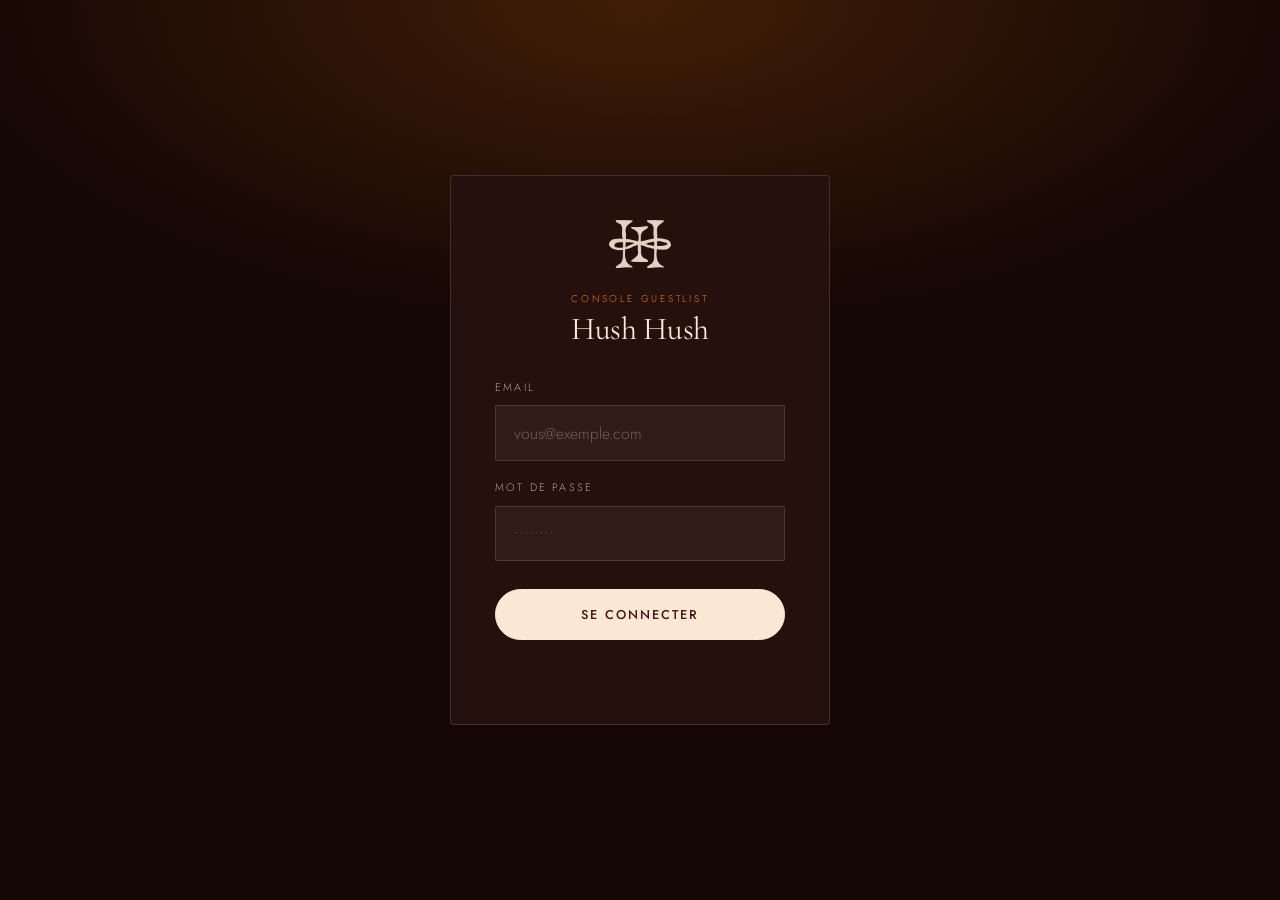
==== admin.html @ 19c0062b "Corrige la page blanche de la console Les deux sections démarraient masquées : la moindre erreur JS " ====
<!DOCTYPE html>
<html lang="fr">
<head>
<meta charset="utf-8">
<meta name="viewport" content="width=device-width, initial-scale=1, viewport-fit=cover">
<title>Hush Hush — Console guestlist</title>
<!-- page de gestion : jamais indexée, jamais partagée -->
<meta name="robots" content="noindex, nofollow">
<meta name="theme-color" content="#150705">
<link rel="icon" href="assets/favicon.png" type="image/png">

<link rel="preconnect" href="https://fonts.googleapis.com">
<link rel="preconnect" href="https://fonts.gstatic.com" crossorigin>
<link href="https://fonts.googleapis.com/css2?family=Cormorant+Garamond:ital,wght@0,300;0,400;0,500;1,400&family=Jost:wght@200;300;400;500;600&display=swap" rel="stylesheet">
<link rel="stylesheet" href="styles.css?v=202608080202">
<link rel="stylesheet" href="admin.css?v=202608080202">
</head>
<body class="admin">

<!-- ────────── CONNEXION ──────────
     Volontairement PAS `hidden` : c'est l'écran par défaut. Si le JS
     échoue pour une raison quelconque, on voit au moins le formulaire
     plutôt qu'une page blanche. C'est le JS qui le masque une fois la
     console prête. -->
<section class="connexion" id="connexion">
  <form class="connexion__box" id="form-connexion" novalidate>
    <img class="connexion__logo" src="assets/mark-cream.png" alt="" width="90" height="69">
    <p class="connexion__label">Console guestlist</p>
    <h1 class="connexion__titre">Hush&nbsp;Hush</h1>

    <div class="field">
      <label for="email">Email</label>
      <input type="email" id="email" name="email" autocomplete="email" required placeholder="vous@exemple.com">
    </div>

    <div class="field">
      <label for="motdepasse">Mot de passe</label>
      <input type="password" id="motdepasse" name="motdepasse" autocomplete="current-password" required placeholder="••••••••">
    </div>

    <button class="btn connexion__btn" type="submit">Se connecter</button>
    <p class="form__status" id="connexion-status" role="status" aria-live="polite"></p>
  </form>
</section>

<!-- ────────── CONSOLE ────────── -->
<div class="console" id="console" hidden>

  <header class="console__nav">
    <div class="console__nav-inner">
      <div class="console__brand">
        <img src="assets/mark-cream.png" alt="" width="40" height="31">
        <span>Console guestlist</span>
      </div>
      <div class="console__actions">
        <span class="console__moi" id="console-moi"></span>
        <button class="btn btn--ghost btn--sm" type="button" id="rafraichir">Rafraîchir</button>
        <button class="btn btn--ghost btn--sm" type="button" id="deconnexion">Quitter</button>
      </div>
    </div>
  </header>

  <main class="console__corps">

    <p class="console__etat" id="console-etat" role="status" aria-live="polite" hidden></p>

    <!-- chiffres du haut -->
    <section class="stats" id="stats" aria-label="Chiffres clés"></section>

    <!-- répartition par soirée -->
    <section class="bloc">
      <div class="bloc__tete">
        <h2>Par soirée</h2>
      </div>
      <div class="parsoiree" id="parsoiree"></div>
    </section>

    <!-- liste détaillée -->
    <section class="bloc">
      <div class="bloc__tete">
        <h2>Les inscrits</h2>
        <div class="bloc__outils">
          <label class="filtre">
            <span class="sr-only">Filtrer par soirée</span>
            <select id="filtre-soiree"><option value="">Toutes les soirées</option></select>
          </label>
          <input class="recherche" type="search" id="recherche" placeholder="Chercher un nom…" aria-label="Chercher un nom">
          <label class="bascule">
            <input type="checkbox" id="filtre-restants">
            <span>Reste à faire entrer</span>
          </label>
          <button class="btn btn--ghost btn--sm" type="button" id="export">Export CSV</button>
        </div>
      </div>

      <div class="tableau-enveloppe">
        <table class="tableau" id="tableau">
          <thead>
            <tr>
              <th scope="col" class="col-arrive">Entrée</th>
              <th scope="col">Nom</th>
              <th scope="col">Contact</th>
              <th scope="col">Pers.</th>
              <th scope="col">Soirée</th>
              <th scope="col">Reçue le</th>
              <th scope="col"><span class="sr-only">Actions</span></th>
            </tr>
          </thead>
          <tbody id="tableau-corps"></tbody>
        </table>
      </div>

      <p class="vide" id="vide" hidden>Aucune demande pour l'instant.</p>
    </section>

  </main>
</div>

<script src="config.js?v=202608080202"></script>
<script src="admin.js?v=202608080202"></script>
</body>
</html>
---- styles.css ----
/* ══════════════════════════════════════════════════════════
   Hush Hush — Guestlist & soirées
   Palette issue de l'identité : brun profond, crème, orange
   Site volontairement minimal : uniquement le club — les soirées,
   la guestlist pour entrer, et les tables VIP en niche.
   ══════════════════════════════════════════════════════════ */

:root {
  --noir:        #150705;
  --brun-fonce:  #24100D;
  --brun:        #4E1518;
  --brun-clair:  #6E2420;
  --creme:       #F8E8D4;
  --creme-doux:  #E7CFB4;
  --orange:      #F0790C;
  --orange-vif:  #FF9124;
  --or:          #E9A24B;

  --texte:       var(--creme);
  --texte-doux:  rgba(248, 232, 212, .66);
  --ligne:       rgba(248, 232, 212, .14);

  --serif: "Cormorant Garamond", "Iowan Old Style", Georgia, serif;
  --sans:  "Jost", "Avenir Next", -apple-system, BlinkMacSystemFont, "Segoe UI", sans-serif;

  --wrap: 1180px;
  --pad:  clamp(1.25rem, 5vw, 3.5rem);
  --r:    2px;

  --ease: cubic-bezier(.22, .61, .36, 1);
}

*, *::before, *::after { box-sizing: border-box; }

html {
  scroll-behavior: smooth;
  scroll-padding-top: 5rem;
  -webkit-text-size-adjust: 100%;
}

body {
  margin: 0;
  background: var(--noir);
  color: var(--texte);
  font-family: var(--sans);
  font-weight: 300;
  font-size: clamp(1rem, .96rem + .2vw, 1.075rem);
  line-height: 1.72;
  overflow-x: hidden;
  -webkit-font-smoothing: antialiased;
}

/* grain léger sur toute la page */
body::after {
  content: "";
  position: fixed;
  inset: 0;
  z-index: 9999;
  pointer-events: none;
  opacity: .05;
  mix-blend-mode: overlay;
  background-image: url("data:image/svg+xml,%3Csvg xmlns='http://www.w3.org/2000/svg' width='200' height='200'%3E%3Cfilter id='n'%3E%3CfeTurbulence type='fractalNoise' baseFrequency='.85' numOctaves='3'/%3E%3C/filter%3E%3Crect width='200' height='200' filter='url(%23n)'/%3E%3C/svg%3E");
}

img { max-width: 100%; height: auto; display: block; }

a { color: inherit; text-decoration: none; }

::selection { background: var(--orange); color: var(--noir); }

.skip {
  position: absolute; left: -9999px;
  background: var(--creme); color: var(--noir);
  padding: .75rem 1.25rem; z-index: 10000;
}
.skip:focus { left: 1rem; top: 1rem; }

:focus-visible {
  outline: 2px solid var(--orange-vif);
  outline-offset: 3px;
}

.wrap {
  width: 100%;
  max-width: var(--wrap);
  margin-inline: auto;
  padding-inline: var(--pad);
}

/* ─────────── Typographie ─────────── */

h1, h2, h3 {
  font-family: var(--serif);
  font-weight: 400;
  line-height: 1.06;
  letter-spacing: -.01em;
  margin: 0;
}

h2 {
  font-size: clamp(2.4rem, 1.4rem + 4.2vw, 4.4rem);
}

h2 em, h1 em {
  font-style: italic;
  color: var(--or);
}

h3 {
  font-size: clamp(1.6rem, 1.3rem + 1.2vw, 2.2rem);
}

.eyebrow {
  font-family: var(--sans);
  font-size: .72rem;
  font-weight: 400;
  letter-spacing: .34em;
  text-transform: uppercase;
  color: var(--orange);
  margin: 0 0 1.1rem;
}

.lead {
  font-size: clamp(1.08rem, 1rem + .45vw, 1.3rem);
  color: var(--creme-doux);
  line-height: 1.68;
}

.head { margin-bottom: clamp(2.5rem, 5vw, 4rem); max-width: 46ch; }
.head .lead { margin-top: 1.5rem; }

.note {
  font-size: .85rem;
  color: var(--texte-doux);
  letter-spacing: .02em;
}

/* ─────────── Boutons ─────────── */

.btn {
  display: inline-flex;
  align-items: center;
  justify-content: center;
  gap: .5rem;
  padding: .95rem 1.9rem;
  border: 1px solid var(--creme);
  border-radius: 100px;
  background: var(--creme);
  color: var(--brun);
  font-family: var(--sans);
  font-size: .8rem;
  font-weight: 500;
  letter-spacing: .16em;
  text-transform: uppercase;
  cursor: pointer;
  transition: background .4s var(--ease), color .4s var(--ease),
              border-color .4s var(--ease), transform .3s var(--ease);
}
.btn:hover {
  background: var(--orange);
  border-color: var(--orange);
  color: var(--noir);
  transform: translateY(-2px);
}

.btn--ghost {
  background: transparent;
  color: var(--creme);
  border-color: var(--ligne);
}
.btn--ghost:hover {
  background: transparent;
  border-color: var(--creme);
  color: var(--creme);
}

.btn--sm { padding: .6rem 1.25rem; font-size: .7rem; }

/* ─────────── Navigation ─────────── */

.nav {
  position: fixed;
  inset: 0 0 auto;
  z-index: 900;
  transition: background .45s var(--ease), backdrop-filter .45s var(--ease),
              border-color .45s var(--ease);
  border-bottom: 1px solid transparent;
}

.nav.is-stuck {
  background: rgba(21, 7, 5, .82);
  backdrop-filter: blur(16px) saturate(1.4);
  -webkit-backdrop-filter: blur(16px) saturate(1.4);
  border-bottom-color: var(--ligne);
}

.nav__inner {
  max-width: var(--wrap);
  margin-inline: auto;
  padding: 1.05rem var(--pad);
  display: flex;
  align-items: center;
  justify-content: space-between;
  gap: 2rem;
}

.nav__brand {
  position: relative;
  z-index: 2; /* reste au-dessus du panneau mobile */
  display: flex;
  align-items: center;
  gap: .7rem;
  font-family: var(--serif);
  font-size: 1.3rem;
  letter-spacing: .01em;
}
.nav__brand img { width: 40px; height: auto; }

.nav__links {
  display: flex;
  align-items: center;
  gap: 2.1rem;
}

.nav__links a:not(.btn) {
  font-size: .78rem;
  font-weight: 300;
  letter-spacing: .13em;
  text-transform: uppercase;
  color: var(--texte-doux);
  position: relative;
  padding-block: .2rem;
  transition: color .3s var(--ease);
}
.nav__links a:not(.btn)::after {
  content: "";
  position: absolute;
  left: 0; bottom: 0;
  width: 100%; height: 1px;
  background: var(--orange);
  transform: scaleX(0);
  transform-origin: right;
  transition: transform .4s var(--ease);
}
.nav__links a:not(.btn):hover { color: var(--creme); }
.nav__links a:not(.btn):hover::after { transform: scaleX(1); transform-origin: left; }

.burger {
  display: none;
  width: 44px; height: 44px;
  border: 0; background: none; padding: 0;
  cursor: pointer;
  position: relative;
  z-index: 2;
}
.burger span {
  position: absolute;
  left: 11px;
  width: 22px; height: 1px;
  background: var(--creme);
  transition: transform .4s var(--ease), opacity .3s var(--ease);
}
.burger span:nth-child(1) { top: 19px; }
.burger span:nth-child(2) { top: 25px; }
.burger[aria-expanded="true"] span:nth-child(1) { transform: translateY(3px) rotate(45deg); }
.burger[aria-expanded="true"] span:nth-child(2) { transform: translateY(-3px) rotate(-45deg); }

/* ─────────── Hero ─────────── */

.hero {
  position: relative;
  min-height: 100svh;
  display: grid;
  place-items: center;
  text-align: center;
  padding: 6.5rem var(--pad) 4.5rem;
  overflow: hidden;
  isolation: isolate;
}

/* reprise du dégradé de la marque : panache orange sur crème */
.hero__glow {
  position: absolute;
  inset: 0;
  z-index: -1;
  background:
    radial-gradient(58% 42% at 50% 40%,  rgba(255, 186, 106, .42) 0%, rgba(255, 186, 106, 0) 70%),
    radial-gradient(85% 55% at 18% -6%,  rgba(255, 158, 48, .75) 0%, rgba(255, 158, 48, 0) 64%),
    radial-gradient(75% 55% at 88% 6%,   rgba(243, 120, 10, .68) 0%, rgba(243, 120, 10, 0) 62%),
    linear-gradient(176deg, #EE7409 0%, #D45710 30%, #7E240F 62%, #2E100C 85%, var(--noir) 100%);
  animation: drift 26s var(--ease) infinite alternate;
}

@keyframes drift {
  from { transform: scale(1)    translate3d(0, 0, 0); }
  to   { transform: scale(1.09) translate3d(-1.5%, 1.5%, 0); }
}

.hero__inner {
  position: relative;
  max-width: 780px;
}

.hero .eyebrow { color: var(--creme); opacity: .85; }

/* ══════ Monogramme ══════
   Le PNG du monogramme sert de MASQUE : ce qu'on peint dessous
   n'apparaît qu'à l'intérieur du trait. Une lumière chaude le
   traverse lentement — c'est tout. Aucun relief, aucune ombre portée. */

.mark {
  position: relative;
  width: min(190px, 40vw);
  aspect-ratio: 400 / 308;
  margin: 0 auto .5rem;
  animation: markIn 1.4s var(--ease) .15s both;
}

.mark__fill,
.mark__shine {
  position: absolute;
  inset: 0;
  -webkit-mask: url("assets/mark-cream.png") center / contain no-repeat;
  mask: url("assets/mark-cream.png") center / contain no-repeat;
}

/* base très légèrement en retrait : c'est ce qui rend le passage lisible */
.mark__fill { background: rgba(245, 229, 209, .88); }

.mark__shine {
  background: linear-gradient(
    100deg,
    transparent 34%,
    rgba(255, 249, 238, .4) 43%,
    #FFFDF7 50%,
    rgba(255, 249, 238, .4) 57%,
    transparent 66%
  );
  background-size: 260% 100%;
  background-repeat: no-repeat;
  animation: markShine 7s var(--ease) 1.2s infinite;
}

@keyframes markIn {
  from { opacity: 0; transform: translateY(14px); filter: blur(6px); }
  to   { opacity: 1; transform: none;             filter: blur(0); }
}

/* la lumière traverse, puis longue pause avant le passage suivant */
@keyframes markShine {
  0%        { background-position: 175% 0; }
  20%, 100% { background-position: -75% 0; }
}

.hero__wordmark {
  width: min(320px, 62vw);
  margin: 0 auto clamp(1.25rem, 2.5vw, 1.9rem);
  animation: markIn 1.4s var(--ease) .3s both;
}

/* petit bandeau « Club », repris du coin des affiches */
.hero__club {
  margin: 0 0 1.1rem;
  font-size: .64rem;
  font-weight: 500;
  letter-spacing: .38em;
  text-transform: uppercase;
  color: var(--creme);
}
.hero__club::before,
.hero__club::after {
  content: "";
  display: inline-block;
  width: 1.8rem;
  height: 1px;
  background: rgba(248, 232, 212, .45);
  vertical-align: .28em;
  margin-inline: .9rem;
}

/* le renvoi VIP, discret mais présent dès le premier écran */
.hero__vip {
  margin: 1.5rem 0 0;
  font-size: .78rem;
  letter-spacing: .04em;
  color: rgba(248, 232, 212, .68);
}
.hero__vip a {
  color: var(--creme);
  border-bottom: 1px solid rgba(248, 232, 212, .45);
  padding-bottom: .1rem;
  white-space: nowrap;
  transition: border-color .3s var(--ease);
}
.hero__vip a:hover { border-bottom-color: var(--creme); }

.hero__tag {
  font-family: var(--serif);
  font-size: clamp(1.15rem, .98rem + .7vw, 1.5rem);
  line-height: 1.5;
  color: var(--creme);
  margin: 0 auto;
  max-width: 44ch;
  text-shadow: 0 2px 24px rgba(21, 7, 5, .35);
}
.hero__tag em { font-style: italic; color: #FFE0B8; }

.hero__cta {
  display: flex;
  flex-wrap: wrap;
  gap: .9rem;
  justify-content: center;
  margin-top: clamp(1.75rem, 3vw, 2.25rem);
}

.hero__where {
  margin-top: clamp(1.75rem, 3.5vw, 2.5rem);
  font-size: .74rem;
  letter-spacing: .2em;
  text-transform: uppercase;
  color: rgba(248, 232, 212, .72);
  display: flex;
  flex-wrap: wrap;
  gap: .6rem;
  justify-content: center;
}
.hero__where .dot { color: var(--or); }

.hero__scroll {
  position: absolute;
  bottom: 2rem;
  left: 50%;
  translate: -50% 0;
  width: 1px; height: 54px;
  background: rgba(248, 232, 212, .28);
  overflow: hidden;
}
.hero__scroll span {
  position: absolute;
  inset: 0;
  background: var(--creme);
  animation: scrollLine 2.4s var(--ease) infinite;
}
@keyframes scrollLine {
  0%   { transform: translateY(-100%); }
  50%  { transform: translateY(0); }
  100% { transform: translateY(100%); }
}

/* ─────────── Marquee ─────────── */

.marquee {
  background: var(--creme);
  color: var(--brun);
  padding: .85rem 0;
  overflow: hidden;
  white-space: nowrap;
}
.marquee__track {
  display: inline-flex;
  align-items: center;
  gap: 2.5rem;
  animation: slide 38s linear infinite;
  will-change: transform;
}
.marquee span {
  font-family: var(--serif);
  font-size: 1.35rem;
  font-style: italic;
}
.marquee i { color: var(--orange); font-style: normal; font-size: .7rem; }
@keyframes slide {
  to { transform: translateX(-50%); }
}

/* ─────────── Sections ─────────── */

.section {
  padding-block: clamp(5rem, 11vw, 9.5rem);
  position: relative;
}

/* ─────────── Programmation ─────────── */

.soiree {
  background:
    radial-gradient(90% 60% at 90% 0%, rgba(110, 36, 32, .5) 0%, rgba(110, 36, 32, 0) 60%),
    var(--brun-fonce);
  border-bottom: 1px solid var(--ligne);
}

.agenda {
  list-style: none;
  margin: 0;
  padding: 0;
  display: grid;
  grid-template-columns: repeat(auto-fit, minmax(min(100%, 17rem), 1fr));
  gap: clamp(2rem, 4vw, 3rem);
}

.event {
  display: flex;
  flex-direction: column;
  transition: opacity .5s var(--ease);
}

.event__poster {
  position: relative;
  margin: 0 0 1.4rem;
  overflow: hidden;
  border-radius: var(--r);
}
.event__poster img {
  width: 100%;
  display: block;
  transition: transform .8s var(--ease);
}
.event:hover .event__poster img { transform: scale(1.035); }
.event__poster::after {
  content: "";
  position: absolute;
  inset: 0;
  border: 1px solid rgba(248, 232, 212, .16);
  border-radius: var(--r);
  pointer-events: none;
}

/* colonne étirable : c'est ce qui permet au bouton de se caler en bas */
.event__body {
  display: flex;
  flex-direction: column;
  flex: 1;
}

.event__meta {
  display: flex;
  flex-wrap: wrap;
  align-items: center;
  gap: .6rem .9rem;
  margin: 0 0 .8rem;
}
.event__kind {
  font-size: .62rem;
  letter-spacing: .22em;
  text-transform: uppercase;
  color: var(--orange);
  border: 1px solid rgba(240, 121, 12, .4);
  border-radius: 100px;
  padding: .2rem .7rem;
}
.event__when {
  font-size: .74rem;
  letter-spacing: .16em;
  text-transform: uppercase;
  color: var(--creme);
}
.event__when i { font-style: normal; font-size: .7em; vertical-align: .45em; }
.event__when sup { font-size: .6em; }

.event h3 { margin: 0 0 .6rem; }
.event h3 .amp { font-style: italic; color: var(--or); }

.event__line {
  margin: 0 0 1.4rem;
  color: var(--texte-doux);
  font-size: .95rem;
  line-height: 1.6;
}

/* bouton pleine largeur, aligné en bas de carte quel que soit le texte
   au-dessus : les trois cartes gardent la même ligne de base */
.event__cta {
  margin-top: auto;
  width: 100%;
  padding: .85rem 1.25rem;
  border: 1px solid rgba(248, 232, 212, .28);
  border-radius: 100px;
  background: transparent;
  color: var(--creme);
  font-family: var(--sans);
  font-size: .72rem;
  font-weight: 500;
  letter-spacing: .18em;
  text-transform: uppercase;
  cursor: pointer;
  transition: background .35s var(--ease), color .35s var(--ease),
              border-color .35s var(--ease);
}
.event__cta:hover {
  background: var(--creme);
  border-color: var(--creme);
  color: var(--brun);
}

/* posé par le JS : soirée déjà passée.
   Sélecteur volontairement plus fort que .reveal.is-in, sinon
   l'apparition au scroll remet l'opacité à 1. */
.agenda .event.is-passe { opacity: .45; }
.agenda .event.is-passe:hover { opacity: .8; }

/* posé par le JS : prochaine date, remontée en tête de grille */
.event.is-prochain { order: -1; }
.event.is-prochain .event__kind {
  background: var(--orange);
  border-color: var(--orange);
  color: var(--noir);
}

/* ─────────── Infos ─────────── */

.infos { background: var(--noir); }

.infos__grid {
  display: grid;
  grid-template-columns: minmax(0, 1fr) minmax(0, .85fr);
  gap: clamp(2.5rem, 6vw, 4.5rem);
  align-items: start;
}

.infos__list { margin: 0; }
.infos__list > div {
  padding: 1.5rem 0;
  border-bottom: 1px solid var(--ligne);
  display: grid;
  grid-template-columns: 8.5rem minmax(0, 1fr);
  gap: 1.5rem;
}
.infos__list > div:first-child { border-top: 1px solid var(--ligne); }
dt {
  font-size: .7rem;
  letter-spacing: .2em;
  text-transform: uppercase;
  color: var(--orange);
  padding-top: .35rem;
}
dd {
  margin: 0;
  font-family: var(--serif);
  font-size: 1.3rem;
  line-height: 1.5;
  color: var(--creme);
}
dd em { font-family: var(--sans); font-size: .78rem; letter-spacing: .12em; text-transform: uppercase; color: var(--texte-doux); font-style: normal; }
dd a { border-bottom: 1px solid var(--ligne); transition: border-color .3s var(--ease); }
dd a:hover { border-bottom-color: var(--orange); }

.metro {
  display: inline-grid;
  place-items: center;
  width: 1.5em; height: 1.5em;
  border-radius: 50%;
  background: var(--orange);
  color: var(--noir);
  font-family: var(--sans);
  font-size: .68em;
  font-weight: 500;
  vertical-align: .1em;
}

.map {
  display: block;
  border: 1px solid var(--ligne);
  background:
    radial-gradient(100% 80% at 50% 0%, rgba(240, 121, 12, .22) 0%, rgba(240, 121, 12, 0) 70%),
    var(--brun-fonce);
  transition: border-color .4s var(--ease), transform .4s var(--ease);
}
.map:hover { border-color: rgba(248, 232, 212, .4); transform: translateY(-3px); }
.map__inner {
  padding: clamp(2.5rem, 5vw, 3.5rem) 2rem;
  text-align: center;
}
.map__inner img { width: 72px; margin: 0 auto 1.5rem; opacity: .9; }
.map__inner p { margin: 0 0 1.5rem; color: var(--creme-doux); line-height: 1.6; }
.map__inner strong { color: var(--creme); font-weight: 400; font-family: var(--serif); font-size: 1.25rem; }
.map__cta {
  font-size: .72rem;
  letter-spacing: .18em;
  text-transform: uppercase;
  color: var(--orange);
}

/* ── Les niches VIP : traitement plus riche que le reste de la page,
   c'est l'offre haut de gamme du club. Aucun formulaire, un seul numéro. ── */
.vip {
  margin-top: clamp(3rem, 6vw, 4.5rem);
  padding: clamp(2rem, 4vw, 3rem) clamp(1.75rem, 4vw, 3rem);
  border: 1px solid rgba(233, 162, 75, .35);
  border-radius: 4px;
  background:
    radial-gradient(120% 130% at 0% 0%, rgba(233, 162, 75, .16) 0%, rgba(233, 162, 75, 0) 55%),
    radial-gradient(100% 120% at 100% 100%, rgba(240, 121, 12, .12) 0%, rgba(240, 121, 12, 0) 60%),
    var(--brun-fonce);
  display: flex;
  flex-wrap: wrap;
  align-items: center;
  justify-content: space-between;
  gap: 1.75rem 2.5rem;
}
.vip__text { flex: 1 1 20rem; }
.vip__label {
  margin: 0 0 .6rem;
  font-size: .64rem;
  letter-spacing: .28em;
  text-transform: uppercase;
  color: var(--or);
}
.vip h3 {
  font-size: clamp(1.6rem, 1.3rem + 1vw, 2.1rem);
  margin-bottom: .7rem;
}
.vip__text p:last-child {
  margin: 0;
  color: var(--texte-doux);
  max-width: 38ch;
}

.vip__phone {
  flex: 0 0 auto;
  text-align: center;
  padding: 1rem 2rem;
  border: 1px solid var(--or);
  border-radius: 100px;
  color: var(--creme);
  transition: background .35s var(--ease), color .35s var(--ease),
              transform .35s var(--ease);
}
.vip__phone:hover {
  background: var(--or);
  color: var(--noir);
  transform: translateY(-2px);
}
.vip__phone-label {
  display: block;
  font-size: .6rem;
  letter-spacing: .22em;
  text-transform: uppercase;
  opacity: .75;
}
.vip__phone-number {
  display: block;
  font-family: var(--serif);
  font-size: 1.5rem;
  margin-top: .2rem;
  white-space: nowrap;
}

/* ─────────── Fenêtre guestlist ─────────── */

.modale {
  width: min(420px, calc(100vw - 2rem));
  padding: 0;
  border: 0;
  background: transparent;
  color: var(--texte);
  overflow: visible;
}
.modale::backdrop {
  background: rgba(12, 4, 3, .78);
  backdrop-filter: blur(6px);
  -webkit-backdrop-filter: blur(6px);
}

.modale__box {
  position: relative;
  padding: clamp(1.75rem, 5vw, 2.5rem);
  border: 1px solid var(--ligne);
  border-radius: 4px;
  background:
    radial-gradient(120% 80% at 50% 0%, rgba(240, 121, 12, .16) 0%, rgba(240, 121, 12, 0) 60%),
    var(--brun-fonce);
  box-shadow: 0 40px 90px -30px rgba(0, 0, 0, .85);
}

.modale[open] .modale__box { animation: modaleIn .35s var(--ease) both; }
@keyframes modaleIn {
  from { opacity: 0; transform: translateY(14px) scale(.985); }
  to   { opacity: 1; transform: none; }
}

.modale__fermer {
  position: absolute;
  top: .5rem; right: .5rem;
  width: 40px; height: 40px;
  border: 0;
  background: none;
  color: var(--texte-doux);
  font-size: 1.6rem;
  line-height: 1;
  cursor: pointer;
  transition: color .3s var(--ease);
}
.modale__fermer:hover { color: var(--creme); }

.modale__label {
  margin: 0 0 .5rem;
  font-size: .62rem;
  letter-spacing: .28em;
  text-transform: uppercase;
  color: var(--orange);
}
.modale__titre {
  font-size: clamp(1.7rem, 1.4rem + 1.4vw, 2.2rem);
  margin: 0 0 .35rem;
}
.modale__titre .amp { font-style: italic; color: var(--or); }
.modale__quand {
  margin: 0 0 1.75rem;
  font-size: .74rem;
  letter-spacing: .14em;
  text-transform: uppercase;
  color: var(--creme-doux);
}

.modale__champs { display: grid; gap: 1.1rem; }

.modale__envoyer { width: 100%; margin-top: 1.5rem; }

.modale__note {
  margin: 1.25rem 0 0;
  font-size: .72rem;
  line-height: 1.6;
  color: rgba(248, 232, 212, .5);
  text-align: center;
}
.modale__note a { color: var(--creme-doux); white-space: nowrap; border-bottom: 1px solid var(--ligne); }

/* état de confirmation : on éteint le formulaire, le message reste */
.modale.is-ok .modale__champs,
.modale.is-ok .modale__envoyer,
.modale.is-ok .modale__note { display: none; }
.modale.is-ok .form__status { text-align: center; font-size: 1rem; }

.field { display: flex; flex-direction: column; gap: .55rem; }

label {
  font-size: .68rem;
  letter-spacing: .2em;
  text-transform: uppercase;
  color: var(--texte-doux);
}
label .opt { text-transform: none; letter-spacing: .04em; opacity: .7; }

input, select {
  width: 100%;
  padding: .95rem 1.1rem;
  background: rgba(248, 232, 212, .05);
  border: 1px solid var(--ligne);
  border-radius: var(--r);
  color: var(--creme);
  font-family: var(--sans);
  font-size: .98rem;
  font-weight: 300;
  transition: border-color .3s var(--ease), background .3s var(--ease);
}
input::placeholder { color: rgba(248, 232, 212, .34); }
input:focus, select:focus {
  outline: none;
  border-color: var(--orange);
  background: rgba(248, 232, 212, .08);
}
input:user-invalid { border-color: #C4574B; }

select {
  appearance: none;
  background-image: url("data:image/svg+xml,%3Csvg xmlns='http://www.w3.org/2000/svg' width='12' height='8' viewBox='0 0 12 8'%3E%3Cpath d='M1 1l5 5 5-5' stroke='%23E7CFB4' stroke-width='1.4' fill='none'/%3E%3C/svg%3E");
  background-repeat: no-repeat;
  background-position: right 1.1rem center;
  padding-right: 2.75rem;
}
select option { background: var(--brun-fonce); color: var(--creme); }

.form__status {
  grid-column: 1 / -1;
  margin: 0;
  min-height: 1.5rem;
  font-size: .88rem;
  color: var(--or);
}
.form__status.is-error { color: #E8897C; }

/* ─────────── Footer ─────────── */

.footer {
  background: var(--noir);
  border-top: 1px solid var(--ligne);
  padding-block: clamp(3.5rem, 7vw, 5.5rem);
  text-align: center;
}
.footer__logo { width: 190px; margin: 0 auto 2rem; opacity: .92; }
.footer__line {
  font-family: var(--serif);
  font-size: 1.15rem;
  font-style: italic;
  color: var(--creme-doux);
  margin: 0 0 2rem;
}
.footer__nav {
  display: flex;
  flex-wrap: wrap;
  gap: 2rem;
  justify-content: center;
  margin-bottom: 2.5rem;
}
.footer__nav a {
  font-size: .74rem;
  letter-spacing: .18em;
  text-transform: uppercase;
  color: var(--texte-doux);
  transition: color .3s var(--ease);
}
.footer__nav a:hover { color: var(--orange); }
.footer__legal {
  margin: 0;
  font-size: .7rem;
  letter-spacing: .06em;
  color: rgba(248, 232, 212, .34);
  max-width: 50ch;
  margin-inline: auto;
  line-height: 1.7;
}

/* ─────────── Apparition au scroll ─────────── */

.reveal {
  opacity: 0;
  transform: translateY(26px);
  transition: opacity .9s var(--ease), transform .9s var(--ease);
}
.reveal.is-in { opacity: 1; transform: none; }

/* ─────────── Responsive ─────────── */

@media (max-width: 940px) {
  .infos__grid { grid-template-columns: minmax(0, 1fr); }
  .head { max-width: none; }
}

@media (max-width: 780px) {
  .burger { display: block; }

  .nav.is-open { background: var(--noir); }

  .nav__links {
    position: fixed;
    inset: 0 0 auto;
    padding: 5.5rem var(--pad) 2.5rem;
    flex-direction: column;
    align-items: flex-start;
    gap: 1.5rem;
    background: var(--noir);
    border-bottom: 1px solid var(--ligne);
    transform: translateY(-100%);
    visibility: hidden;
    transition: transform .5s var(--ease), visibility .5s;
  }
  .nav__links.is-open { transform: none; visibility: visible; }

  /* on fige la page derrière le menu ouvert */
  body.menu-ouvert { overflow: hidden; }
  .nav__links a:not(.btn) { font-size: 1.05rem; letter-spacing: .1em; }
  .nav__links .btn { margin-top: .5rem; }

  .infos__list > div { grid-template-columns: minmax(0, 1fr); gap: .5rem; }

  .vip { flex-direction: column; align-items: flex-start; }
  /* en colonne, la base de 20rem porterait sur la HAUTEUR et creuserait
     un grand vide sous le texte */
  .vip__text { flex: 0 1 auto; }
  .vip__phone { align-self: stretch; }
}

/* ── Téléphone : on desserre le hero et on empile proprement ── */
@media (max-width: 560px) {
  .hero { padding: 5.5rem var(--pad) 3.5rem; }

  .mark { width: min(146px, 36vw); }
  .hero__wordmark { width: min(248px, 60vw); }

  .hero__tag { font-size: 1.02rem; line-height: 1.55; }

  .hero__cta { width: 100%; gap: .7rem; }
  .hero__cta .btn {
    width: 100%;
    max-width: 21rem;
    padding: .85rem 1.5rem;
  }

  /* le point séparateur n'a plus de sens une fois les lignes empilées */
  .hero__where { flex-direction: column; gap: .4rem; font-size: .67rem; }
  .hero__where .dot { display: none; }

  .hero__scroll { display: none; }

  .btn { font-size: .72rem; letter-spacing: .13em; }
  .eyebrow { letter-spacing: .26em; }
}

@media (max-width: 460px) {
  .footer__nav { gap: 1.25rem; }
}

/* ─────────── Accessibilité mouvement ─────────── */

@media (prefers-reduced-motion: reduce) {
  html { scroll-behavior: auto; }
  *, *::before, *::after {
    animation-duration: .001ms !important;
    animation-iteration-count: 1 !important;
    transition-duration: .001ms !important;
  }
  .reveal { opacity: 1; transform: none; }
}

/* ─────────── Impression ─────────── */

@media print {
  .nav, .hero__scroll, .marquee, .modale, body::after { display: none; }
  body { background: #fff; color: #000; }
}
---- admin.css ----
/* ══════════════════════════════════════════════════════════
   Hush Hush — console guestlist (page privée)
   Reprend les variables de styles.css, mais en version outil :
   plus dense, plus sobre, aucune animation décorative.
   ══════════════════════════════════════════════════════════ */

.admin {
  background: var(--noir);
  min-height: 100svh;
}
.admin::after { display: none; } /* pas de grain sur un écran de travail */

.sr-only {
  position: absolute;
  width: 1px; height: 1px;
  padding: 0; margin: -1px;
  overflow: hidden;
  clip: rect(0 0 0 0);
  white-space: nowrap;
}

/* ─────────── Connexion ─────────── */

.connexion {
  min-height: 100svh;
  display: grid;
  place-items: center;
  padding: 2rem var(--pad);
  background:
    radial-gradient(90% 60% at 50% 0%, rgba(240, 121, 12, .2) 0%, rgba(240, 121, 12, 0) 60%),
    var(--noir);
}

.connexion__box {
  width: min(380px, 100%);
  text-align: center;
  padding: clamp(2rem, 5vw, 2.75rem);
  border: 1px solid var(--ligne);
  border-radius: 4px;
  background: var(--brun-fonce);
}
.connexion__logo { width: 62px; margin: 0 auto 1.4rem; opacity: .9; }
.connexion__label {
  margin: 0 0 .3rem;
  font-size: .62rem;
  letter-spacing: .28em;
  text-transform: uppercase;
  color: var(--orange);
}
.connexion__titre {
  font-family: var(--serif);
  font-weight: 400;
  font-size: 2rem;
  margin: 0 0 2rem;
}
.connexion__box .field { text-align: left; margin-bottom: 1.1rem; }
.connexion__btn { width: 100%; margin-top: .6rem; }
.connexion .form__status { text-align: center; margin-top: 1rem; }

/* ─────────── Barre du haut ─────────── */

.console__nav {
  position: sticky;
  top: 0;
  z-index: 10;
  background: rgba(21, 7, 5, .92);
  backdrop-filter: blur(14px);
  -webkit-backdrop-filter: blur(14px);
  border-bottom: 1px solid var(--ligne);
}
.console__nav-inner {
  max-width: 1240px;
  margin-inline: auto;
  padding: .9rem var(--pad);
  display: flex;
  align-items: center;
  justify-content: space-between;
  gap: 1rem 1.5rem;
  flex-wrap: wrap;
}
.console__brand {
  display: flex;
  align-items: center;
  gap: .7rem;
  font-size: .74rem;
  letter-spacing: .18em;
  text-transform: uppercase;
  color: var(--creme);
}
.console__brand img { width: 32px; }
.console__actions { display: flex; align-items: center; gap: .6rem; flex-wrap: wrap; }
.console__moi {
  font-size: .72rem;
  color: var(--texte-doux);
  margin-right: .4rem;
}

.console__corps {
  max-width: 1240px;
  margin-inline: auto;
  padding: clamp(2rem, 4vw, 3rem) var(--pad) 5rem;
}

.console__etat {
  margin: 0 0 1.5rem;
  padding: .85rem 1.15rem;
  border: 1px solid var(--ligne);
  border-left: 2px solid var(--orange);
  border-radius: 3px;
  background: var(--brun-fonce);
  color: var(--creme-doux);
  font-size: .88rem;
}

/* le message de connexion peut contenir une requête SQL à recopier */
.connexion .form__status {
  word-break: break-word;
  line-height: 1.6;
  user-select: text;
}

/* ─────────── Chiffres ─────────── */

.stats {
  display: grid;
  grid-template-columns: repeat(auto-fit, minmax(min(100%, 11rem), 1fr));
  gap: 1px;
  background: var(--ligne);
  border: 1px solid var(--ligne);
  margin-bottom: clamp(2.5rem, 5vw, 3.5rem);
}
.stat {
  background: var(--brun-fonce);
  padding: clamp(1.4rem, 3vw, 1.9rem) 1.25rem;
  text-align: center;
}
.stat b {
  display: block;
  font-family: var(--serif);
  font-size: clamp(2.2rem, 1.8rem + 1.6vw, 3rem);
  font-weight: 300;
  line-height: 1;
  color: var(--or);
}
.stat span {
  display: block;
  margin-top: .5rem;
  font-size: .66rem;
  letter-spacing: .18em;
  text-transform: uppercase;
  color: var(--texte-doux);
}

/* ─────────── Blocs ─────────── */

.bloc { margin-bottom: clamp(2.5rem, 5vw, 3.5rem); }
.bloc__tete {
  display: flex;
  align-items: center;
  justify-content: space-between;
  flex-wrap: wrap;
  gap: 1rem;
  margin-bottom: 1.25rem;
}
.bloc__tete h2 {
  font-family: var(--serif);
  font-weight: 400;
  font-size: 1.6rem;
  margin: 0;
}
.bloc__outils { display: flex; flex-wrap: wrap; gap: .6rem; align-items: center; }

.filtre select,
.recherche {
  padding: .6rem .9rem;
  font-size: .85rem;
  background: rgba(248, 232, 212, .05);
  border: 1px solid var(--ligne);
  border-radius: 100px;
  color: var(--creme);
  font-family: var(--sans);
  font-weight: 300;
}
.filtre select { padding-right: 2.4rem; }
.recherche { min-width: 12rem; }
.filtre select:focus, .recherche:focus {
  outline: none;
  border-color: var(--orange);
}

/* ─────────── Répartition par soirée ─────────── */

.parsoiree { display: grid; gap: .75rem; }
.ligne-soiree {
  display: grid;
  grid-template-columns: minmax(0, 1fr) auto;
  align-items: center;
  gap: .5rem 1.25rem;
  padding: .9rem 1.15rem;
  border: 1px solid var(--ligne);
  border-radius: 3px;
  background: var(--brun-fonce);
}
.ligne-soiree__nom { font-family: var(--serif); font-size: 1.15rem; }
.ligne-soiree__chiffres {
  font-size: .74rem;
  letter-spacing: .1em;
  text-transform: uppercase;
  color: var(--texte-doux);
  white-space: nowrap;
}
.ligne-soiree__chiffres b { color: var(--or); font-weight: 500; }
.ligne-soiree__barre {
  grid-column: 1 / -1;
  height: 3px;
  background: rgba(248, 232, 212, .1);
  border-radius: 2px;
  overflow: hidden;
}
.ligne-soiree__barre i {
  display: block;
  height: 100%;
  background: var(--orange);
}

/* ─────────── Tableau ─────────── */

.tableau-enveloppe {
  overflow-x: auto;
  border: 1px solid var(--ligne);
  border-radius: 3px;
}
.tableau {
  width: 100%;
  border-collapse: collapse;
  font-size: .9rem;
  min-width: 44rem;
}
.tableau th {
  text-align: left;
  font-size: .64rem;
  font-weight: 500;
  letter-spacing: .2em;
  text-transform: uppercase;
  color: var(--texte-doux);
  padding: .9rem 1rem;
  background: rgba(248, 232, 212, .04);
  border-bottom: 1px solid var(--ligne);
  white-space: nowrap;
}
.tableau td {
  padding: .9rem 1rem;
  border-bottom: 1px solid rgba(248, 232, 212, .07);
  vertical-align: middle;
}
.tableau tbody tr:last-child td { border-bottom: 0; }
.tableau tbody tr:hover { background: rgba(248, 232, 212, .03); }
.tableau .col-nom { font-family: var(--serif); font-size: 1.1rem; }
.tableau .col-contact a { color: var(--creme-doux); border-bottom: 1px solid var(--ligne); }
.tableau .col-contact a:hover { border-bottom-color: var(--orange); }
.tableau .col-pers { text-align: center; color: var(--or); }
.tableau .col-soiree { color: var(--texte-doux); font-size: .82rem; }
.tableau .col-date { color: var(--texte-doux); font-size: .8rem; white-space: nowrap; }

/* ─────────── Pointage à l'entrée ───────────
   Cible large et case bien visible : ça se coche d'un pouce, dans le
   noir, sur un téléphone, pendant que la file avance. */

.tableau .col-arrive { width: 4.5rem; text-align: center; }

.pointage {
  display: inline-grid;
  place-items: center;
  padding: .35rem;      /* agrandit la zone cliquable sans grossir la case */
  cursor: pointer;
}
.pointage input {
  position: absolute;
  opacity: 0;
  width: 0; height: 0;
}
.pointage span {
  display: block;
  width: 22px; height: 22px;
  border: 1px solid rgba(248, 232, 212, .35);
  border-radius: 4px;
  transition: background .2s var(--ease), border-color .2s var(--ease);
}
.pointage span::after {
  content: "";
  display: block;
  width: 5px; height: 10px;
  margin: 3px auto 0;
  border: solid var(--noir);
  border-width: 0 2px 2px 0;
  transform: rotate(45deg) scale(0);
  transition: transform .2s var(--ease);
}
.pointage input:checked + span {
  background: var(--orange);
  border-color: var(--orange);
}
.pointage input:checked + span::after { transform: rotate(45deg) scale(1); }
.pointage input:focus-visible + span {
  outline: 2px solid var(--orange-vif);
  outline-offset: 2px;
}

/* une ligne pointée s'efface visuellement : il reste ceux à faire entrer */
.tableau tr.est-arrive .col-nom,
.tableau tr.est-arrive .col-contact,
.tableau tr.est-arrive .col-soiree,
.tableau tr.est-arrive .col-date { opacity: .45; }
.tableau tr.est-arrive .col-pers { color: var(--texte-doux); }

/* interrupteur « reste à faire entrer » */
.bascule {
  display: inline-flex;
  align-items: center;
  gap: .5rem;
  padding: .55rem .95rem;
  border: 1px solid var(--ligne);
  border-radius: 100px;
  font-size: .74rem;
  letter-spacing: .1em;
  text-transform: uppercase;
  color: var(--texte-doux);
  cursor: pointer;
  transition: border-color .3s var(--ease), color .3s var(--ease);
}
.bascule:hover { border-color: rgba(248, 232, 212, .3); }
.bascule input { accent-color: var(--orange); cursor: pointer; }
.bascule:has(input:checked) { border-color: var(--orange); color: var(--creme); }

.supprimer {
  border: 0;
  background: none;
  color: rgba(248, 232, 212, .35);
  font-size: 1.1rem;
  line-height: 1;
  padding: .3rem .5rem;
  cursor: pointer;
  transition: color .3s var(--ease);
}
.supprimer:hover { color: #E8897C; }

.vide {
  margin: 2rem 0 0;
  text-align: center;
  color: var(--texte-doux);
  font-size: .9rem;
}

@media (max-width: 620px) {
  .bloc__tete { align-items: flex-start; }
  .bloc__outils { width: 100%; }
  .recherche { flex: 1; min-width: 0; }
}
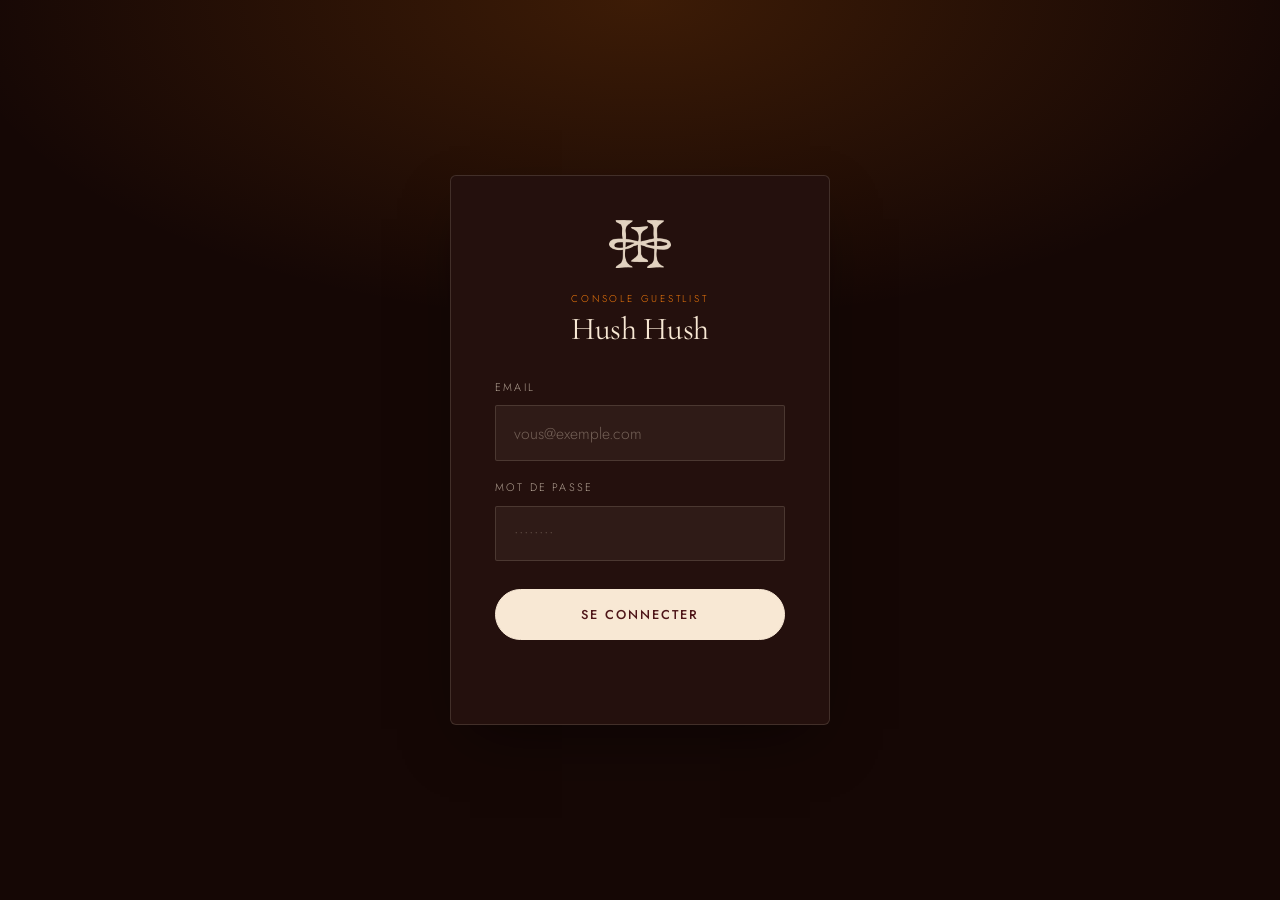
==== commit 2371282c: "Retire l'encadré d'explication, redesigne la console, refait le stepper - retire l'encadré « admis d" ====
--- a/admin.html
+++ b/admin.html
@@ -12,8 +12,8 @@
 <link rel="preconnect" href="https://fonts.googleapis.com">
 <link rel="preconnect" href="https://fonts.gstatic.com" crossorigin>
 <link href="https://fonts.googleapis.com/css2?family=Cormorant+Garamond:ital,wght@0,300;0,400;0,500;1,400&family=Jost:wght@200;300;400;500;600&display=swap" rel="stylesheet">
-<link rel="stylesheet" href="styles.css?v=202608080202">
-<link rel="stylesheet" href="admin.css?v=202608080202">
+<link rel="stylesheet" href="styles.css?v=202608101459">
+<link rel="stylesheet" href="admin.css?v=202608101459">
 </head>
 <body class="admin">
 
@@ -40,6 +40,12 @@
 
     <button class="btn connexion__btn" type="submit">Se connecter</button>
     <p class="form__status" id="connexion-status" role="status" aria-live="polite"></p>
+
+    <!-- Rempli par le script en ligne ci-dessous UNIQUEMENT si admin.js
+         n'a pas démarré. Sans ce garde-fou, le bouton ne serait relié à
+         rien et la page se contenterait de se recharger à l'identique —
+         impossible à comprendre pour l'utilisateur. -->
+    <p class="panne" id="panne" hidden></p>
   </form>
 </section>
 
@@ -64,13 +70,16 @@
 
     <p class="console__etat" id="console-etat" role="status" aria-live="polite" hidden></p>
 
-    <!-- chiffres du haut -->
+    <!-- Le chiffre que la soirée regarde en premier. Un seul par écran. -->
+    <section class="tete" id="tete" aria-label="Total attendu"></section>
+
+    <!-- chiffres d'appui -->
     <section class="stats" id="stats" aria-label="Chiffres clés"></section>
 
     <!-- répartition par soirée -->
     <section class="bloc">
       <div class="bloc__tete">
-        <h2>Par soirée</h2>
+        <h2>Répartition par soirée</h2>
       </div>
       <div class="parsoiree" id="parsoiree"></div>
     </section>
@@ -85,10 +94,6 @@
             <select id="filtre-soiree"><option value="">Toutes les soirées</option></select>
           </label>
           <input class="recherche" type="search" id="recherche" placeholder="Chercher un nom…" aria-label="Chercher un nom">
-          <label class="bascule">
-            <input type="checkbox" id="filtre-restants">
-            <span>Reste à faire entrer</span>
-          </label>
           <button class="btn btn--ghost btn--sm" type="button" id="export">Export CSV</button>
         </div>
       </div>
@@ -97,12 +102,11 @@
         <table class="tableau" id="tableau">
           <thead>
             <tr>
-              <th scope="col" class="col-arrive">Entrée</th>
               <th scope="col">Nom</th>
               <th scope="col">Contact</th>
               <th scope="col">Pers.</th>
               <th scope="col">Soirée</th>
-              <th scope="col">Reçue le</th>
+              <th scope="col">Inscrit le</th>
               <th scope="col"><span class="sr-only">Actions</span></th>
             </tr>
           </thead>
@@ -110,13 +114,55 @@
         </table>
       </div>
 
-      <p class="vide" id="vide" hidden>Aucune demande pour l'instant.</p>
+      <p class="vide" id="vide" hidden>Aucune inscription pour l'instant.</p>
     </section>
 
   </main>
 </div>
 
-<script src="config.js?v=202608080202"></script>
-<script src="admin.js?v=202608080202"></script>
+<script src="config.js?v=202608101459"></script>
+<script src="admin.js?v=202608101459"></script>
+
+<!-- ────────── GARDE-FOU ──────────
+     Ce script est écrit DANS la page : si le HTML s'affiche, il tourne,
+     forcément. Il vérifie qu'admin.js a bien démarré et, sinon, l'écrit
+     noir sur blanc plutôt que de laisser un bouton mort. -->
+<script>
+(function () {
+  var VERSION_HTML = '2026-08-08b';
+
+  function signaler(texte) {
+    var p = document.getElementById('panne');
+    if (!p) { alert(texte); return; }
+    p.hidden = false;
+    p.textContent = texte;
+  }
+
+  // le bouton ne doit jamais recharger la page en silence
+  var form = document.getElementById('form-connexion');
+  if (form) {
+    form.addEventListener('submit', function (e) {
+      if (!window.__HH_ADMIN_OK) {
+        e.preventDefault();
+        signaler(
+          'Le script de la console ne s’est pas chargé, le bouton est donc ' +
+          'inactif. Rechargez en vidant le cache (Chrome : ⌘⇧R — iPhone : ' +
+          'Réglages → Safari → Effacer historique et données). Page ' +
+          VERSION_HTML + '.'
+        );
+      }
+    });
+  }
+
+  window.addEventListener('load', function () {
+    if (window.__HH_ADMIN_OK) return;
+    signaler(
+      'admin.js ne s’est pas exécuté (page ' + VERSION_HTML + ', config ' +
+      (window.HUSH_HUSH ? 'chargée' : 'absente') + '). ' +
+      'Rechargez en vidant le cache du navigateur.'
+    );
+  });
+})();
+</script>
 </body>
 </html>
--- a/styles.css
+++ b/styles.css
@@ -682,8 +682,14 @@
 
 /* ── Les niches VIP : traitement plus riche que le reste de la page,
    c'est l'offre haut de gamme du club. Aucun formulaire, un seul numéro. ── */
+/* le bloc VIP a sa propre section entre les soirées et les infos :
+   plus besoin de la marge qui le décollait du contenu au-dessus */
+.vip-section {
+  padding-block: clamp(3rem, 7vw, 5rem);
+  background: var(--noir);
+}
+
 .vip {
-  margin-top: clamp(3rem, 6vw, 4.5rem);
   padding: clamp(2rem, 4vw, 3rem) clamp(1.75rem, 4vw, 3rem);
   border: 1px solid rgba(233, 162, 75, .35);
   border-radius: 4px;
@@ -825,11 +831,47 @@
 }
 .modale__note a { color: var(--creme-doux); white-space: nowrap; border-bottom: 1px solid var(--ligne); }
 
+/* La règle d'entrée, dite avant de s'inscrire. Encadrée pour qu'on ne
+   puisse pas la sauter en remplissant le formulaire. */
+.modale__regle {
+  margin: 1.4rem 0 0;
+  padding: .8rem .95rem;
+  border: 1px solid rgba(240, 121, 12, .35);
+  border-radius: var(--r);
+  background: rgba(240, 121, 12, .07);
+  font-size: .8rem;
+  line-height: 1.65;
+  color: var(--creme-doux);
+}
+.modale__regle strong { color: var(--creme); font-weight: 500; }
+
+/* même message, en pied de la programmation */
+.regle {
+  margin: clamp(2rem, 4vw, 2.75rem) 0 0;
+  padding: 1.1rem 1.3rem;
+  border-left: 2px solid var(--orange);
+  background: rgba(240, 121, 12, .06);
+  border-radius: 0 var(--r) var(--r) 0;
+  font-size: .92rem;
+  line-height: 1.7;
+  color: var(--creme-doux);
+  max-width: 62ch;
+}
+.regle strong { color: var(--creme); font-weight: 500; }
+
 /* état de confirmation : on éteint le formulaire, le message reste */
 .modale.is-ok .modale__champs,
 .modale.is-ok .modale__envoyer,
+.modale.is-ok .modale__regle,
 .modale.is-ok .modale__note { display: none; }
-.modale.is-ok .form__status { text-align: center; font-size: 1rem; }
+.modale.is-ok .form__status { text-align: center; font-size: 1.05rem; color: var(--creme); }
+.form__rappel {
+  display: block;
+  margin-top: .6rem;
+  font-size: .8rem;
+  line-height: 1.6;
+  color: var(--texte-doux);
+}
 
 .field { display: flex; flex-direction: column; gap: .55rem; }
 
@@ -869,6 +911,65 @@
   padding-right: 2.75rem;
 }
 select option { background: var(--brun-fonce); color: var(--creme); }
+
+/* ── Stepper « combien de personnes » ──
+   Remplace les flèches natives du <input type="number"> — minuscules,
+   peu visibles sur fond sombre, presque inutilisables au pouce. Deux
+   boutons ronds encadrent le nombre, dessinés en SVG pour rester nets
+   à toute taille d'écran. */
+
+.stepper {
+  display: grid;
+  grid-template-columns: auto 1fr auto;
+  align-items: center;
+  gap: .6rem;
+}
+
+.stepper__valeur {
+  width: 100%;
+  padding: .95rem .5rem;
+  text-align: center;
+  font-variant-numeric: tabular-nums;
+  font-weight: 500;
+  font-size: 1.15rem;
+  /* cache les flèches natives, gardées uniquement pour le clavier/scroll */
+  appearance: textfield;
+  -moz-appearance: textfield;
+}
+.stepper__valeur::-webkit-inner-spin-button,
+.stepper__valeur::-webkit-outer-spin-button {
+  -webkit-appearance: none;
+  margin: 0;
+}
+
+.stepper__btn {
+  display: grid;
+  place-items: center;
+  flex-shrink: 0;
+  width: 3rem;
+  height: 3rem;
+  border: 1px solid var(--ligne);
+  border-radius: 50%;
+  background: rgba(248, 232, 212, .05);
+  color: var(--creme);
+  cursor: pointer;
+  transition: background .2s var(--ease), border-color .2s var(--ease),
+              color .2s var(--ease), transform .15s var(--ease);
+}
+.stepper__btn:hover {
+  background: var(--orange);
+  border-color: var(--orange);
+  color: var(--noir);
+}
+.stepper__btn:active { transform: scale(.92); }
+.stepper__btn:disabled {
+  opacity: .35;
+  cursor: not-allowed;
+  background: rgba(248, 232, 212, .05);
+  border-color: var(--ligne);
+  color: var(--creme);
+  transform: none;
+}
 
 .form__status {
   grid-column: 1 / -1;
--- a/admin.css
+++ b/admin.css
@@ -9,6 +9,14 @@
   min-height: 100svh;
 }
 .admin::after { display: none; } /* pas de grain sur un écran de travail */
+
+/* ⚠️ Indispensable.
+   L'attribut `hidden` ne vaut que `display: none` dans la feuille du
+   navigateur : n'importe quelle règle de classe le bat. `.connexion`
+   ayant `display: grid`, masquer l'écran de connexion ne faisait rien —
+   il restait affiché et poussait la console hors de l'écran, en dessous.
+   Cette ligne rend `hidden` réellement effectif. */
+[hidden] { display: none !important; }
 
 .sr-only {
   position: absolute;
@@ -27,7 +35,7 @@
   place-items: center;
   padding: 2rem var(--pad);
   background:
-    radial-gradient(90% 60% at 50% 0%, rgba(240, 121, 12, .2) 0%, rgba(240, 121, 12, 0) 60%),
+    radial-gradient(90% 60% at 50% 0%, rgba(240, 121, 12, .18) 0%, rgba(240, 121, 12, 0) 60%),
     var(--noir);
 }
 
@@ -36,8 +44,9 @@
   text-align: center;
   padding: clamp(2rem, 5vw, 2.75rem);
   border: 1px solid var(--ligne);
-  border-radius: 4px;
+  border-radius: 6px;
   background: var(--brun-fonce);
+  box-shadow: 0 24px 60px -20px rgba(0, 0, 0, .55);
 }
 .connexion__logo { width: 62px; margin: 0 auto 1.4rem; opacity: .9; }
 .connexion__label {
@@ -55,7 +64,28 @@
 }
 .connexion__box .field { text-align: left; margin-bottom: 1.1rem; }
 .connexion__btn { width: 100%; margin-top: .6rem; }
-.connexion .form__status { text-align: center; margin-top: 1rem; }
+.connexion .form__status {
+  text-align: center;
+  margin-top: 1rem;
+  word-break: break-word;
+  line-height: 1.6;
+  user-select: text;
+}
+
+/* panne de chargement : doit se voir immédiatement */
+.panne {
+  margin: 1.25rem 0 0;
+  padding: .85rem 1rem;
+  border: 1px solid #C4574B;
+  border-radius: 4px;
+  background: rgba(196, 87, 75, .12);
+  color: #F0A79C;
+  font-size: .82rem;
+  line-height: 1.6;
+  text-align: left;
+  word-break: break-word;
+  user-select: text;
+}
 
 /* ─────────── Barre du haut ─────────── */
 
@@ -106,48 +136,89 @@
   padding: .85rem 1.15rem;
   border: 1px solid var(--ligne);
   border-left: 2px solid var(--orange);
-  border-radius: 3px;
+  border-radius: 4px;
   background: var(--brun-fonce);
   color: var(--creme-doux);
   font-size: .88rem;
 }
 
-/* le message de connexion peut contenir une requête SQL à recopier */
-.connexion .form__status {
-  word-break: break-word;
-  line-height: 1.6;
-  user-select: text;
-}
-
-/* ─────────── Chiffres ─────────── */
+/* ─────────── Le chiffre principal ───────────
+   Un seul par écran, en sans : c'est un outil de travail. Les valeurs
+   portent une couleur de texte, l'orange est réservé aux barres. */
+
+.tete {
+  position: relative;
+  overflow: hidden;
+  padding: clamp(1.9rem, 4vw, 2.75rem) clamp(1.6rem, 4vw, 2.5rem);
+  border: 1px solid var(--ligne);
+  border-radius: 6px;
+  background:
+    radial-gradient(130% 160% at 0% 0%, rgba(240, 121, 12, .14) 0%, rgba(240, 121, 12, 0) 62%),
+    var(--brun-fonce);
+  margin-bottom: 1rem;
+}
+/* filet fin en haut, discret repère de hiérarchie */
+.tete::before {
+  content: "";
+  position: absolute;
+  inset: 0 0 auto 0;
+  height: 2px;
+  background: linear-gradient(90deg, var(--orange) 0%, rgba(240, 121, 12, 0) 55%);
+}
+.tete__label {
+  margin: 0;
+  font-size: .66rem;
+  letter-spacing: .26em;
+  text-transform: uppercase;
+  color: var(--orange);
+}
+.tete__chiffre {
+  margin: .5rem 0 .15rem;
+  font-family: var(--sans);
+  font-size: clamp(3.4rem, 2.4rem + 4vw, 5rem);
+  font-weight: 600;
+  line-height: .95;
+  letter-spacing: -.03em;
+  color: var(--creme);
+}
+.tete__detail {
+  margin: 0;
+  font-size: .92rem;
+  color: var(--texte-doux);
+}
+
+/* ─────────── Chiffres d'appui ─────────── */
 
 .stats {
   display: grid;
-  grid-template-columns: repeat(auto-fit, minmax(min(100%, 11rem), 1fr));
+  grid-template-columns: repeat(auto-fit, minmax(min(100%, 9rem), 1fr));
   gap: 1px;
   background: var(--ligne);
   border: 1px solid var(--ligne);
+  border-radius: 6px;
+  overflow: hidden;
   margin-bottom: clamp(2.5rem, 5vw, 3.5rem);
 }
 .stat {
   background: var(--brun-fonce);
-  padding: clamp(1.4rem, 3vw, 1.9rem) 1.25rem;
-  text-align: center;
-}
+  padding: clamp(1.15rem, 3vw, 1.5rem) 1.25rem;
+  transition: background .25s var(--ease);
+}
+.stat:hover { background: rgba(240, 121, 12, .05); }
 .stat b {
   display: block;
-  font-family: var(--serif);
-  font-size: clamp(2.2rem, 1.8rem + 1.6vw, 3rem);
-  font-weight: 300;
+  font-family: var(--sans);
+  font-size: clamp(1.7rem, 1.4rem + 1.1vw, 2.1rem);
+  font-weight: 600;
   line-height: 1;
-  color: var(--or);
+  letter-spacing: -.02em;
+  color: var(--creme);
 }
 .stat span {
   display: block;
   margin-top: .5rem;
-  font-size: .66rem;
-  letter-spacing: .18em;
-  text-transform: uppercase;
+  font-size: .7rem;
+  letter-spacing: .08em;
   color: var(--texte-doux);
 }
 
@@ -180,47 +251,70 @@
   color: var(--creme);
   font-family: var(--sans);
   font-weight: 300;
+  transition: border-color .25s var(--ease), background .25s var(--ease);
 }
 .filtre select { padding-right: 2.4rem; }
 .recherche { min-width: 12rem; }
 .filtre select:focus, .recherche:focus {
   outline: none;
   border-color: var(--orange);
-}
-
-/* ─────────── Répartition par soirée ─────────── */
-
-.parsoiree { display: grid; gap: .75rem; }
-.ligne-soiree {
+  background: rgba(248, 232, 212, .08);
+}
+
+/* ─────────── Comparaison entre soirées ───────────
+   Une seule teinte, barres classées de la plus grosse à la plus
+   petite, valeur posée au bout — pas de légende : une seule série. */
+
+.parsoiree { display: grid; gap: .55rem; }
+
+.barre {
   display: grid;
   grid-template-columns: minmax(0, 1fr) auto;
   align-items: center;
-  gap: .5rem 1.25rem;
-  padding: .9rem 1.15rem;
-  border: 1px solid var(--ligne);
-  border-radius: 3px;
+  gap: .45rem .9rem;
+  padding: .95rem 1.15rem;
+  border: 1px solid var(--ligne);
+  border-radius: 5px;
   background: var(--brun-fonce);
-}
-.ligne-soiree__nom { font-family: var(--serif); font-size: 1.15rem; }
-.ligne-soiree__chiffres {
-  font-size: .74rem;
-  letter-spacing: .1em;
-  text-transform: uppercase;
-  color: var(--texte-doux);
+  transition: border-color .25s var(--ease);
+}
+.barre:hover { border-color: rgba(248, 232, 212, .28); }
+.barre__nom {
+  font-family: var(--serif);
+  font-size: 1.15rem;
+  color: var(--creme);
+  min-width: 0;
+}
+.barre__meta {
+  font-size: .72rem;
+  letter-spacing: .06em;
+  color: rgba(248, 232, 212, .45);
   white-space: nowrap;
 }
-.ligne-soiree__chiffres b { color: var(--or); font-weight: 500; }
-.ligne-soiree__barre {
+.barre__piste {
   grid-column: 1 / -1;
-  height: 3px;
-  background: rgba(248, 232, 212, .1);
-  border-radius: 2px;
+  height: 8px;                     /* fine : la donnée, pas le décor */
+  border-radius: 5px;
+  background: rgba(240, 121, 12, .13);
   overflow: hidden;
 }
-.ligne-soiree__barre i {
+.barre__piste i {
   display: block;
   height: 100%;
-  background: var(--orange);
+  background: linear-gradient(90deg, #D9670A 0%, var(--orange) 100%);
+  border-radius: 0 5px 5px 0;      /* arrondi côté donnée, droit à l'origine */
+  transition: width .6s var(--ease);
+}
+.barre__valeur {
+  grid-row: 1;
+  grid-column: 2;
+  font-family: var(--sans);
+  font-size: 1.2rem;
+  font-weight: 600;
+  color: var(--creme);
+  font-variant-numeric: tabular-nums;
+  min-width: 2ch;
+  text-align: right;
 }
 
 /* ─────────── Tableau ─────────── */
@@ -228,13 +322,13 @@
 .tableau-enveloppe {
   overflow-x: auto;
   border: 1px solid var(--ligne);
-  border-radius: 3px;
+  border-radius: 6px;
 }
 .tableau {
   width: 100%;
   border-collapse: collapse;
   font-size: .9rem;
-  min-width: 44rem;
+  min-width: 40rem;
 }
 .tableau th {
   text-align: left;
@@ -249,100 +343,39 @@
   white-space: nowrap;
 }
 .tableau td {
-  padding: .9rem 1rem;
+  padding: .85rem 1rem;
   border-bottom: 1px solid rgba(248, 232, 212, .07);
   vertical-align: middle;
 }
 .tableau tbody tr:last-child td { border-bottom: 0; }
-.tableau tbody tr:hover { background: rgba(248, 232, 212, .03); }
-.tableau .col-nom { font-family: var(--serif); font-size: 1.1rem; }
+.tableau tbody tr { transition: background .2s var(--ease); }
+.tableau tbody tr:hover { background: rgba(248, 232, 212, .035); }
+.tableau .col-nom { font-family: var(--serif); font-size: 1.1rem; color: var(--creme); }
 .tableau .col-contact a { color: var(--creme-doux); border-bottom: 1px solid var(--ligne); }
 .tableau .col-contact a:hover { border-bottom-color: var(--orange); }
-.tableau .col-pers { text-align: center; color: var(--or); }
+.tableau .col-pers {
+  text-align: center;
+  color: var(--creme);
+  font-variant-numeric: tabular-nums;
+  font-weight: 500;
+}
 .tableau .col-soiree { color: var(--texte-doux); font-size: .82rem; }
 .tableau .col-date { color: var(--texte-doux); font-size: .8rem; white-space: nowrap; }
 
-/* ─────────── Pointage à l'entrée ───────────
-   Cible large et case bien visible : ça se coche d'un pouce, dans le
-   noir, sur un téléphone, pendant que la file avance. */
-
-.tableau .col-arrive { width: 4.5rem; text-align: center; }
-
-.pointage {
+.supprimer {
   display: inline-grid;
   place-items: center;
-  padding: .35rem;      /* agrandit la zone cliquable sans grossir la case */
-  cursor: pointer;
-}
-.pointage input {
-  position: absolute;
-  opacity: 0;
-  width: 0; height: 0;
-}
-.pointage span {
-  display: block;
-  width: 22px; height: 22px;
-  border: 1px solid rgba(248, 232, 212, .35);
-  border-radius: 4px;
-  transition: background .2s var(--ease), border-color .2s var(--ease);
-}
-.pointage span::after {
-  content: "";
-  display: block;
-  width: 5px; height: 10px;
-  margin: 3px auto 0;
-  border: solid var(--noir);
-  border-width: 0 2px 2px 0;
-  transform: rotate(45deg) scale(0);
-  transition: transform .2s var(--ease);
-}
-.pointage input:checked + span {
-  background: var(--orange);
-  border-color: var(--orange);
-}
-.pointage input:checked + span::after { transform: rotate(45deg) scale(1); }
-.pointage input:focus-visible + span {
-  outline: 2px solid var(--orange-vif);
-  outline-offset: 2px;
-}
-
-/* une ligne pointée s'efface visuellement : il reste ceux à faire entrer */
-.tableau tr.est-arrive .col-nom,
-.tableau tr.est-arrive .col-contact,
-.tableau tr.est-arrive .col-soiree,
-.tableau tr.est-arrive .col-date { opacity: .45; }
-.tableau tr.est-arrive .col-pers { color: var(--texte-doux); }
-
-/* interrupteur « reste à faire entrer » */
-.bascule {
-  display: inline-flex;
-  align-items: center;
-  gap: .5rem;
-  padding: .55rem .95rem;
-  border: 1px solid var(--ligne);
-  border-radius: 100px;
-  font-size: .74rem;
-  letter-spacing: .1em;
-  text-transform: uppercase;
-  color: var(--texte-doux);
-  cursor: pointer;
-  transition: border-color .3s var(--ease), color .3s var(--ease);
-}
-.bascule:hover { border-color: rgba(248, 232, 212, .3); }
-.bascule input { accent-color: var(--orange); cursor: pointer; }
-.bascule:has(input:checked) { border-color: var(--orange); color: var(--creme); }
-
-.supprimer {
+  width: 26px; height: 26px;
   border: 0;
+  border-radius: 50%;
   background: none;
   color: rgba(248, 232, 212, .35);
-  font-size: 1.1rem;
+  font-size: 1.05rem;
   line-height: 1;
-  padding: .3rem .5rem;
   cursor: pointer;
-  transition: color .3s var(--ease);
-}
-.supprimer:hover { color: #E8897C; }
+  transition: color .2s var(--ease), background .2s var(--ease);
+}
+.supprimer:hover { color: #E8897C; background: rgba(196, 87, 75, .12); }
 
 .vide {
   margin: 2rem 0 0;
@@ -351,8 +384,28 @@
   font-size: .9rem;
 }
 
-@media (max-width: 620px) {
+/* ── Écran étroit ──
+   La barre d'outils s'écrasait : la recherche tombait à 32 px de
+   large. On passe donc en grille, la recherche sur toute la largeur. */
+@media (max-width: 760px) {
   .bloc__tete { align-items: flex-start; }
-  .bloc__outils { width: 100%; }
-  .recherche { flex: 1; min-width: 0; }
-}
+
+  .bloc__outils {
+    width: 100%;
+    display: grid;
+    grid-template-columns: 1fr 1fr;
+    gap: .5rem;
+  }
+  .recherche {
+    grid-column: 1 / -1;
+    width: 100%;
+    min-width: 0;
+  }
+  .filtre, .filtre select { width: 100%; }
+  .bloc__outils > .btn { width: 100%; }
+}
+
+/* ── Téléphone ── */
+@media (max-width: 460px) {
+  .bloc__outils { grid-template-columns: 1fr; }
+}
